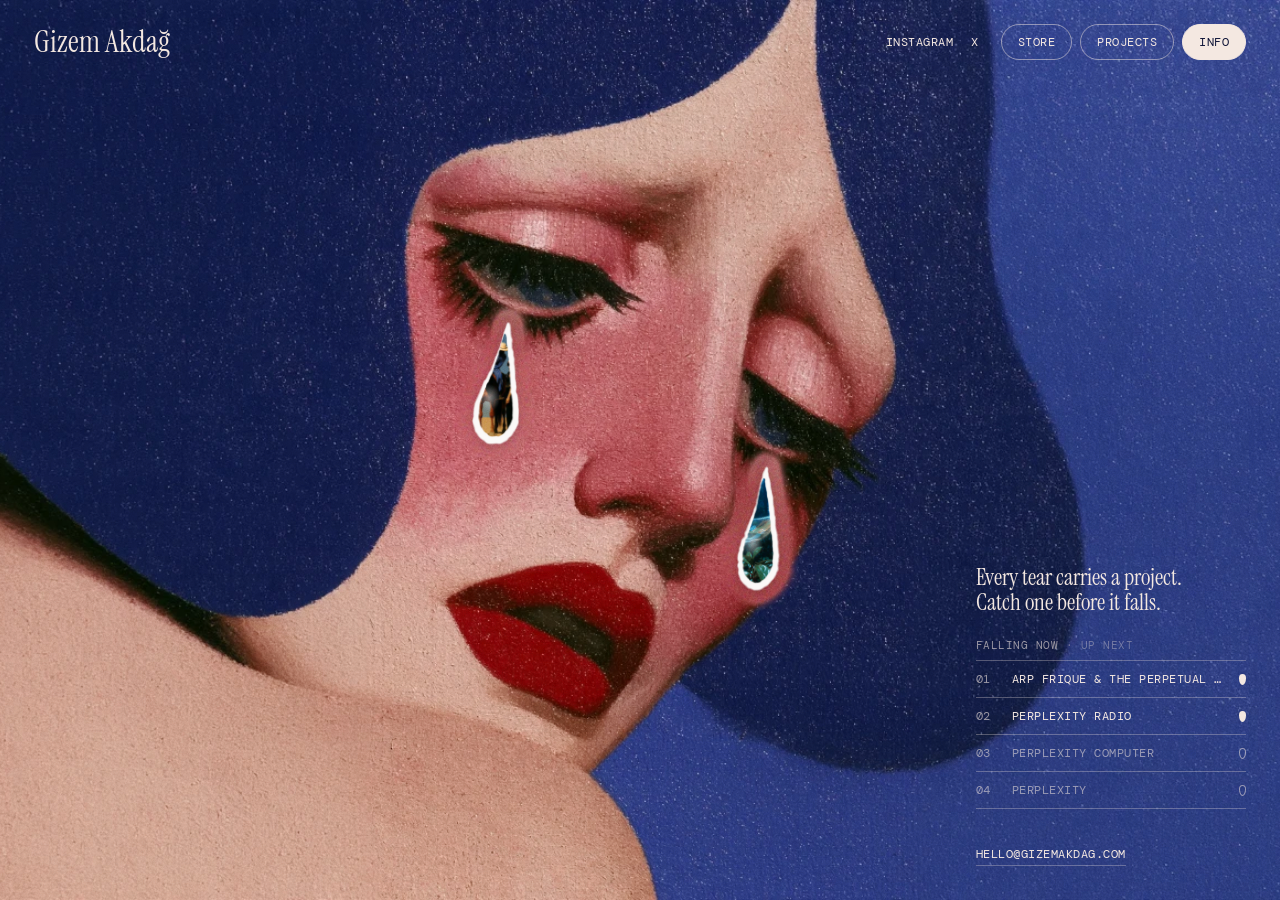
==== index.html @ 498051d1 "Cache-bust app.js and style.css Co-Authored-By: Claude Sonnet 5.5 <noreply@anthropic.com> Claude-Ses" ====
<!doctype html>
<html lang="en">
<head>
<meta charset="utf-8">
<meta name="viewport" content="width=device-width, initial-scale=1">
<title>Gizem Akdağ — Creative Director & AI Artist</title>
<meta name="description" content="Portfolio of Gizem Akdağ, creative director, brand designer and AI artist. Every tear carries a project.">
<meta property="og:type" content="website">
<meta property="og:title" content="Gizem Akdağ — Creative Director & AI Artist">
<meta property="og:description" content="Every tear carries a project. Catch one before it falls.">
<meta property="og:image" content="https://gizemakdag.com/images/og.jpg">
<meta property="og:url" content="https://gizemakdag.com/">
<meta name="twitter:card" content="summary_large_image">
<meta name="twitter:site" content="@gizakdag">
<meta name="theme-color" content="#34428a">
<link rel="icon" href="images/favicon.svg" type="image/svg+xml">
<link rel="preload" href="images/portrait.webp" as="image">
<link rel="preconnect" href="https://fonts.googleapis.com">
<link rel="preconnect" href="https://fonts.gstatic.com" crossorigin>
<link href="https://fonts.googleapis.com/css2?family=Instrument+Serif:ital@0;1&family=DM+Mono:wght@400;500&display=swap" rel="stylesheet">
<link rel="stylesheet" href="style.css?v=1794074892">
</head>
<body>
<main class="viewport" id="home" aria-label="Portfolio">
  <div class="stage" id="stage">
    <img class="portrait" src="images/portrait.webp" alt="Painted portrait of a woman with blue hair crying. Each tear holds a project.">
    <div class="tears" id="tears"></div>
  </div>
  <div class="grain" aria-hidden="true"></div>

  <header class="ui ui-top">
    <a class="mark" href="#/" id="mark">Gizem Akdağ</a>
    <nav class="top-nav" aria-label="Main">
      <ul class="socials" id="socials"></ul>
      <button class="pill" data-open="store" id="nav-store" hidden>Store</button>
      <button class="pill" data-open="index"><span id="nav-projects">Projects</span><span class="count" id="count" hidden></span></button>
      <button class="pill solid" data-open="info" id="nav-info">Info</button>
    </nav>
  </header>

  <aside class="ui ui-side">
    <p class="hint" id="hint">Every tear carries a project.<br>Catch one before it falls.</p>
    <p class="now-label" id="now-label">Falling now <span>· up next</span></p>
    <ol class="now" id="now" aria-live="polite"></ol>
    <a class="email" id="email-home" href="#"></a>
    <div class="m-socials" id="m-socials"></div>
  </aside>

  <div class="tag" id="tag" aria-hidden="true"></div>
  <noscript><p class="noscript">This portfolio needs JavaScript. Contact: hello@gizemakdag.com</p></noscript>
</main>

<!-- Project page -->
<section class="sheet" id="sheet" role="dialog" aria-modal="true" aria-labelledby="p-title" hidden>
  <div class="sheet-inner">
    <div class="sheet-bar">
      <span class="sheet-num" id="p-num"></span>
      <div class="sheet-actions">
        <button class="btn" id="p-prev" aria-label="Previous project">←</button>
        <button class="btn" id="p-next" aria-label="Next project">→</button>
        <button class="btn close" data-close aria-label="Close project">Close</button>
      </div>
    </div>
    <div class="project">
      <div class="project-text reveal">
        <h1 id="p-title"></h1>
        <p class="project-desc" id="p-desc"></p>
        <dl class="project-meta" id="p-meta"></dl>
        <a class="ext" id="p-link" target="_blank" rel="noopener" hidden></a>
      </div>
      <div class="project-media reveal d2" id="p-media"></div>
    </div>
  </div>
</section>

<!-- Index -->
<section class="sheet" id="index" role="dialog" aria-modal="true" aria-labelledby="index-title" hidden>
  <div class="sheet-inner">
    <div class="sheet-bar">
      <span class="sheet-num" id="index-title">Projects</span>
      <div class="sheet-actions"><button class="btn close" data-close aria-label="Close index">Close</button></div>
    </div>
    <ol class="grid reveal" id="grid"></ol>
  </div>
</section>

<!-- Store -->
<section class="sheet" id="store" role="dialog" aria-modal="true" aria-labelledby="store-title" hidden>
  <div class="sheet-inner">
    <div class="sheet-bar">
      <span class="sheet-num" id="store-title">Store</span>
      <div class="sheet-actions"><button class="btn close" data-close aria-label="Close store">Close</button></div>
    </div>
    <p class="store-intro reveal" id="store-intro" hidden></p>
    <ol class="grid store-grid reveal" id="store-grid"></ol>
  </div>
</section>

<!-- Info -->
<section class="sheet" id="info" role="dialog" aria-modal="true" aria-labelledby="info-title" hidden>
  <div class="sheet-inner">
    <div class="sheet-bar">
      <span class="sheet-num">Info</span>
      <div class="sheet-actions"><button class="btn close" data-close aria-label="Close info">Close</button></div>
    </div>
    <div class="info">
      <div class="reveal">
        <h1 id="info-title"></h1>
        <p class="info-role" id="info-role"></p>
        <p class="info-about" id="info-about"></p>
      </div>
      <div class="info-cols reveal d2">
        <div>
          <h2>Contact</h2>
          <a class="info-email" id="info-email" href="#"></a>
          <p class="info-loc" id="info-loc"></p>
        </div>
        <div>
          <h2>Elsewhere</h2>
          <ul class="info-list" id="info-socials"></ul>
        </div>
        <div id="info-links-wrap">
          <h2>Links</h2>
          <ul class="info-list" id="info-links"></ul>
        </div>
      </div>
    </div>
    <div class="clients reveal d3" id="clients-wrap">
      <h2 id="clients-title">Clients</h2>
      <ul class="clients-grid" id="clients"></ul>
    </div>
  </div>
</section>

<script src="app.js?v=1794074892"></script>
</body>
</html>
---- style.css ----
:root{
  --ultra:#34428a;
  --ultra-deep:#141d4a;
  --ink:#0d1336;
  --skin:#e9b9a6;
  --blush:#d77f86;
  --lip:#b3141e;
  --cream:#f4e8e1;
  --tear:#fbf9f8;
  --line:rgba(244,232,225,.3);
  --serif:"Instrument Serif", Georgia, serif;
  --mono:"DM Mono", ui-monospace, monospace;
  --pad:34px;
}
*{box-sizing:border-box;margin:0;padding:0}
html,body{height:100%;background:var(--ultra);color:var(--cream)}
body{font-family:var(--mono);font-size:12px;letter-spacing:.04em;-webkit-font-smoothing:antialiased;overflow:hidden}
a{color:inherit;text-decoration:none}
button{font:inherit;color:inherit;background:none;border:0;cursor:pointer;letter-spacing:inherit}
ul,ol{list-style:none}
:focus-visible{outline:1px solid var(--cream);outline-offset:3px}

/* ---------- Home stage ---------- */
.viewport{position:fixed;inset:0;overflow:hidden;background:var(--ultra)}
.stage{
  position:absolute;left:50%;top:50%;
  width:max(100vw, calc(100vh * 1456 / 816));
  aspect-ratio:1456/816;
  transform:translate(-50%,-50%);
}
.portrait{position:absolute;inset:0;width:100%;height:100%;display:block;user-select:none;-webkit-user-drag:none}
.tears{position:absolute;inset:0}

.tear{
  position:absolute;cursor:pointer;transform-origin:50% 8%;
  will-change:transform,opacity;
  filter:drop-shadow(0 .25vw .35vw rgba(70,20,30,.28));
  outline:none;
}
.tear .rim,.tear .pic,.tear .gloss{
  position:absolute;inset:0;
  -webkit-mask:var(--shape) center/100% 100% no-repeat;
          mask:var(--shape) center/100% 100% no-repeat;
}
.tear .rim{background:var(--tear)}
.tear .pic{inset:9% 13% 6% 13%;background:var(--ultra-deep) var(--pos,center)/cover no-repeat}
.tear .gloss{
  inset:9% 13% 6% 13%;pointer-events:none;mix-blend-mode:screen;
  background:
    radial-gradient(40% 18% at 34% 62%, rgba(255,255,255,.5), transparent 70%),
    linear-gradient(100deg, rgba(255,255,255,.22), transparent 40%, rgba(0,0,0,.12));
}
.tear .inner{position:absolute;inset:0;transition:transform .45s cubic-bezier(.2,.9,.25,1.2)}
.tear:hover .inner,.tear:focus-visible .inner{transform:scale(1.55)}
.tear:focus-visible{filter:drop-shadow(0 0 .4vw var(--cream))}

.grain{
  position:absolute;inset:-50%;pointer-events:none;opacity:.1;mix-blend-mode:overlay;
  background-image:url("data:image/svg+xml;utf8,<svg xmlns='http://www.w3.org/2000/svg' width='180' height='180'><filter id='n'><feTurbulence type='fractalNoise' baseFrequency='.9' numOctaves='2' stitchTiles='stitch'/><feColorMatrix values='0 0 0 0 1  0 0 0 0 1  0 0 0 0 1  0 0 0 1.4 -.2'/></filter><rect width='100%' height='100%' filter='url(%23n)'/></svg>");
  animation:grain 1.2s steps(6) infinite;
}
@keyframes grain{
  0%{transform:translate(0,0)}20%{transform:translate(-3%,2%)}40%{transform:translate(2%,-3%)}
  60%{transform:translate(-2%,-1%)}80%{transform:translate(3%,3%)}100%{transform:translate(0,0)}
}

/* ---------- Home UI ---------- */
.ui{position:fixed;z-index:5}
.ui-top{top:0;left:0;right:0;display:flex;justify-content:space-between;align-items:center;gap:20px;padding:24px var(--pad)}
.mark{font-family:var(--serif);font-size:30px;letter-spacing:0;line-height:1;white-space:nowrap}
.top-nav{display:flex;align-items:center;gap:8px}
.socials{display:flex;gap:18px;margin-right:14px;text-transform:uppercase}
.socials a{position:relative;padding:4px 0}
.socials a::after{content:"";position:absolute;left:0;right:100%;bottom:0;height:1px;background:currentColor;transition:right .35s}
.socials a:hover::after,.socials a:focus-visible::after{right:0}
.pill{
  height:36px;padding:0 16px;border:1px solid rgba(244,232,225,.5);border-radius:999px;
  text-transform:uppercase;display:inline-flex;align-items:center;gap:8px;
  transition:background .25s,color .25s,border-color .25s;
}
.pill .count{opacity:.6}
.pill:hover,.pill:focus-visible{background:var(--cream);color:var(--ink);outline:none}
.pill.solid{background:var(--cream);color:var(--ink);border-color:var(--cream)}
.pill.solid:hover{background:var(--lip);color:var(--cream);border-color:var(--lip)}

.ui-side{right:var(--pad);bottom:var(--pad);width:270px}
.hint{font-family:var(--serif);font-size:23px;line-height:1.12;letter-spacing:0;margin-bottom:22px}
.now-label{text-transform:uppercase;opacity:.6;font-size:11px;margin-bottom:8px}
.now-label span{opacity:.6}
.now{border-top:1px solid var(--line);min-height:168px}
.now li{border-bottom:1px solid var(--line);animation:nowIn .5s cubic-bezier(.2,.8,.2,1)}
@keyframes nowIn{from{opacity:0;transform:translateY(-6px)}}
.now button{width:100%;display:flex;gap:14px;align-items:center;padding:10px 0;text-align:left;text-transform:uppercase;transition:padding .3s}
.now button:hover{padding-left:6px}
.now .n{opacity:.6;width:22px;flex:none}
.now .t{flex:1;overflow:hidden;text-overflow:ellipsis;white-space:nowrap}
.now li.next .n,.now li.next .t{opacity:.55}
.now li.next .dot{background:transparent;box-shadow:inset 0 0 0 1px rgba(244,232,225,.55)}
.now li.next button:hover .t{opacity:1}
.now .dot{width:7px;height:11px;flex:none;background:var(--cream);border-radius:50% 50% 50% 50% / 62% 62% 38% 38%;transform:rotate(180deg)}
.email{display:inline-block;margin-top:18px;text-transform:uppercase;border-bottom:1px solid var(--line);padding-bottom:3px}
.email:hover{border-color:var(--cream)}

.tag{
  position:fixed;z-index:6;pointer-events:none;font-size:11px;text-transform:uppercase;
  padding:6px 10px;background:var(--cream);color:var(--ink);border-radius:2px;
  opacity:0;transform:translate(-50%,6px);transition:opacity .25s, transform .25s;white-space:nowrap;
}
.tag.on{opacity:1;transform:translate(-50%,0)}
.noscript{position:fixed;bottom:20px;left:20px;z-index:9;background:var(--cream);color:var(--ink);padding:10px}

/* ---------- Overlay pages ---------- */
.sheet{position:fixed;inset:0;z-index:20;background:var(--ultra);overflow:auto;overscroll-behavior:contain}
.sheet::before{
  content:"";position:fixed;inset:0;z-index:3;pointer-events:none;opacity:.2;mix-blend-mode:overlay;
  background-image:url("data:image/svg+xml;utf8,<svg xmlns='http://www.w3.org/2000/svg' width='180' height='180'><filter id='n'><feTurbulence type='fractalNoise' baseFrequency='.9' numOctaves='2' stitchTiles='stitch'/><feColorMatrix values='0 0 0 0 1  0 0 0 0 1  0 0 0 0 1  0 0 0 1.4 -.2'/></filter><rect width='100%' height='100%' filter='url(%23n)'/></svg>");
}
.sheet-inner{position:relative;min-height:100%;padding:0 var(--pad) 48px}
.sheet-bar{
  position:sticky;top:0;z-index:2;display:flex;justify-content:space-between;align-items:center;
  padding:22px 0 18px;border-bottom:1px solid var(--line);background:var(--ultra);
}
.sheet-num{text-transform:uppercase}
.sheet-actions{display:flex;gap:8px}
.btn{
  min-width:42px;height:38px;padding:0 14px;border:1px solid rgba(244,232,225,.45);border-radius:999px;
  text-transform:uppercase;transition:background .25s,color .25s;
}
.btn:hover,.btn:focus-visible{background:var(--cream);color:var(--ink);outline:none}
.btn.close{background:var(--cream);color:var(--ink)}
.btn.close:hover{background:var(--lip);color:var(--cream);border-color:var(--lip)}

.reveal{opacity:0;transform:translateY(18px)}
.sheet.open .reveal{opacity:1;transform:none;transition:opacity .7s .3s, transform .9s .3s cubic-bezier(.2,.8,.2,1)}
.sheet.open .reveal.d2{transition-delay:.42s}

/* Project */
.project{display:grid;grid-template-columns:minmax(260px,.8fr) minmax(0,1.6fr);gap:40px;padding-top:30px;align-items:start}
.project-text{position:sticky;top:110px}
.project-text h1{font-family:var(--serif);font-weight:400;font-size:clamp(54px,7vw,116px);line-height:.9;letter-spacing:-.01em;overflow-wrap:break-word}
.project-text h1 i{color:var(--skin)}
.project-desc{font-family:var(--serif);font-size:24px;line-height:1.2;letter-spacing:0;margin:22px 0 28px;max-width:26ch;white-space:pre-line}
.project-desc:empty{display:none}
.project-meta{display:grid;grid-template-columns:auto 1fr;gap:10px 18px;text-transform:uppercase;border-top:1px solid var(--line);padding-top:16px;max-width:340px}
.project-meta:empty{display:none}
.project-meta dt{opacity:.6}
.ext{display:inline-flex;margin-top:26px;height:38px;align-items:center;padding:0 16px;border-radius:999px;background:var(--cream);color:var(--ink);text-transform:uppercase}
.ext:hover{background:var(--lip);color:var(--cream)}
.project-media{display:flex;flex-direction:column;gap:28px;align-items:center}
.project-media figure{margin:0;width:fit-content;max-width:100%}
.project-media img,.project-media video{display:block;max-width:100%;max-height:calc(100vh - 150px);width:auto;height:auto;background:rgba(13,19,54,.25)}
.project-media figcaption{margin-top:10px;text-transform:uppercase;opacity:.65;font-size:11px}
.project-media .more{width:100%}

/* Store */
.store-intro{padding-top:30px;max-width:520px;opacity:.8}
.grid.store-grid{grid-template-columns:repeat(auto-fill,minmax(300px,1fr))}
.grid.store-grid .thumb{aspect-ratio:4/3;background:rgba(255,255,255,.06)}
.store-grid a{display:block;width:100%;text-align:left}
.store-grid a:hover .thumb img,.store-grid a:focus-visible .thumb img{transform:scale(1.06)}
.store-grid a:focus-visible{outline:none}
.store-grid a:focus-visible .cap{color:#fff}
.store-grid .cap{display:grid;grid-template-columns:1fr auto;gap:12px;margin-top:14px;text-transform:uppercase;border-top:1px solid var(--line);padding-top:10px}
.store-grid .cap .y{margin-left:0;opacity:1;white-space:nowrap}

/* Index grid */
.grid{display:grid;grid-template-columns:repeat(auto-fill,minmax(190px,1fr));gap:34px 24px;padding-top:34px}
.grid button{display:block;width:100%;text-align:left}
.grid .thumb{position:relative;aspect-ratio:3/4;overflow:hidden}
.grid .thumb img{width:100%;height:100%;object-fit:cover;display:block;transition:transform .8s cubic-bezier(.2,.8,.2,1), filter .5s}
.grid button:hover .thumb img,.grid button:focus-visible .thumb img{transform:scale(1.06)}
.grid .cap{display:flex;gap:12px;margin-top:14px;text-transform:uppercase;border-top:1px solid var(--line);padding-top:10px}
.grid .cap .n{opacity:.6}
.grid .cap .y{margin-left:auto;opacity:.6}
.grid button:focus-visible{outline:none}
.grid button:focus-visible .cap{color:#fff}

/* Info */
.info{display:grid;grid-template-columns:1.2fr 1fr;gap:60px;padding-top:40px}
.info h1{font-family:var(--serif);font-weight:400;font-size:clamp(56px,7.5vw,124px);line-height:.9;letter-spacing:-.01em}
.info-role{text-transform:uppercase;margin:20px 0 26px;opacity:.75}
.info-about{font-family:var(--serif);font-size:26px;line-height:1.22;letter-spacing:0;max-width:30ch;white-space:pre-line}
.info-cols{display:grid;gap:34px;align-content:start;padding-top:12px}
.info-cols h2{font-family:var(--mono);font-weight:400;font-size:11px;text-transform:uppercase;opacity:.6;margin-bottom:10px}
.info-email{font-family:var(--serif);font-size:clamp(28px,3vw,44px);letter-spacing:0;border-bottom:1px solid var(--line)}
.info-email:hover{border-color:var(--cream)}
.info-loc{margin-top:10px;text-transform:uppercase}
.info-list{border-top:1px solid var(--line)}
.info-list li{border-bottom:1px solid var(--line)}
.info-list a{display:flex;justify-content:space-between;padding:12px 0;text-transform:uppercase;transition:padding .3s}
.info-list a::after{content:"↗"}
.info-list a:hover{padding-left:6px}
.clients{margin-top:70px;padding-bottom:40px}
.clients h2{font-family:var(--mono);font-weight:400;font-size:11px;text-transform:uppercase;opacity:.6;margin-bottom:14px}
.clients-grid{display:grid;grid-template-columns:repeat(4,1fr);border-top:1px solid var(--line);border-left:1px solid var(--line)}
.clients-grid li{height:92px;display:flex;align-items:center;justify-content:center;padding:0 26px;border-right:1px solid var(--line);border-bottom:1px solid var(--line)}
.clients-grid a{display:flex;align-items:center;justify-content:center;width:100%;height:100%}
.clients-grid img{max-width:100%;max-height:30px;width:auto;height:auto;object-fit:contain;opacity:.9}

.m-socials{display:none;flex-wrap:wrap;gap:6px 16px;margin-top:12px;text-transform:uppercase}
.m-socials a{border-bottom:1px solid var(--line);padding-bottom:2px}
[hidden]{display:none!important}

/* ---------- Responsive ---------- */
@media (max-width:900px) and (max-height:740px){
  .hint{display:none}
  .stage{top:40%}
}
@media (max-width:1100px){
  .socials{gap:12px;margin-right:6px}
}
@media (max-width:900px){
  :root{--pad:18px}
  .ui-top{padding:16px var(--pad) 30px;flex-wrap:wrap;row-gap:12px;background:linear-gradient(rgba(20,29,74,.78),rgba(20,29,74,.35) 60%,transparent)}
  .pill:not(.solid){background:rgba(20,29,74,.45)}
  .mark{font-size:24px}
  .socials{order:3;width:100%;display:none}
  .pill{height:32px;padding:0 12px}
  .stage{width:max(100vw, calc(115vh * 1456 / 816));top:43%}
  .ui-side{left:var(--pad);right:var(--pad);bottom:var(--pad);width:auto;
    background:rgba(20,29,74,.84);padding:16px 16px 14px;border-radius:4px;backdrop-filter:blur(6px)}
  .hint{font-size:19px;margin-bottom:12px}
  .now{min-height:0}
  .now button{padding:6px 0}
  .ui-side{padding-top:14px}
  .email{margin-top:12px}
  .m-socials{display:flex}
  .project{grid-template-columns:1fr;gap:24px;padding-top:22px}
  .project-text{position:static}
  .project-media img,.project-media video{max-height:none;width:100%}
  .grid{grid-template-columns:repeat(2,1fr);gap:24px 14px;padding-top:22px}
  .grid.store-grid{grid-template-columns:1fr}
  .info{grid-template-columns:1fr;gap:36px;padding-top:26px}
  .info-about{font-size:22px}
  .clients{margin-top:48px}
  .clients-grid{grid-template-columns:repeat(2,1fr)}
  .clients-grid li{height:78px;padding:0 20px}
}
@media (prefers-reduced-motion:reduce){
  .grain{animation:none}
  .sheet.open .reveal{transition:none}
}
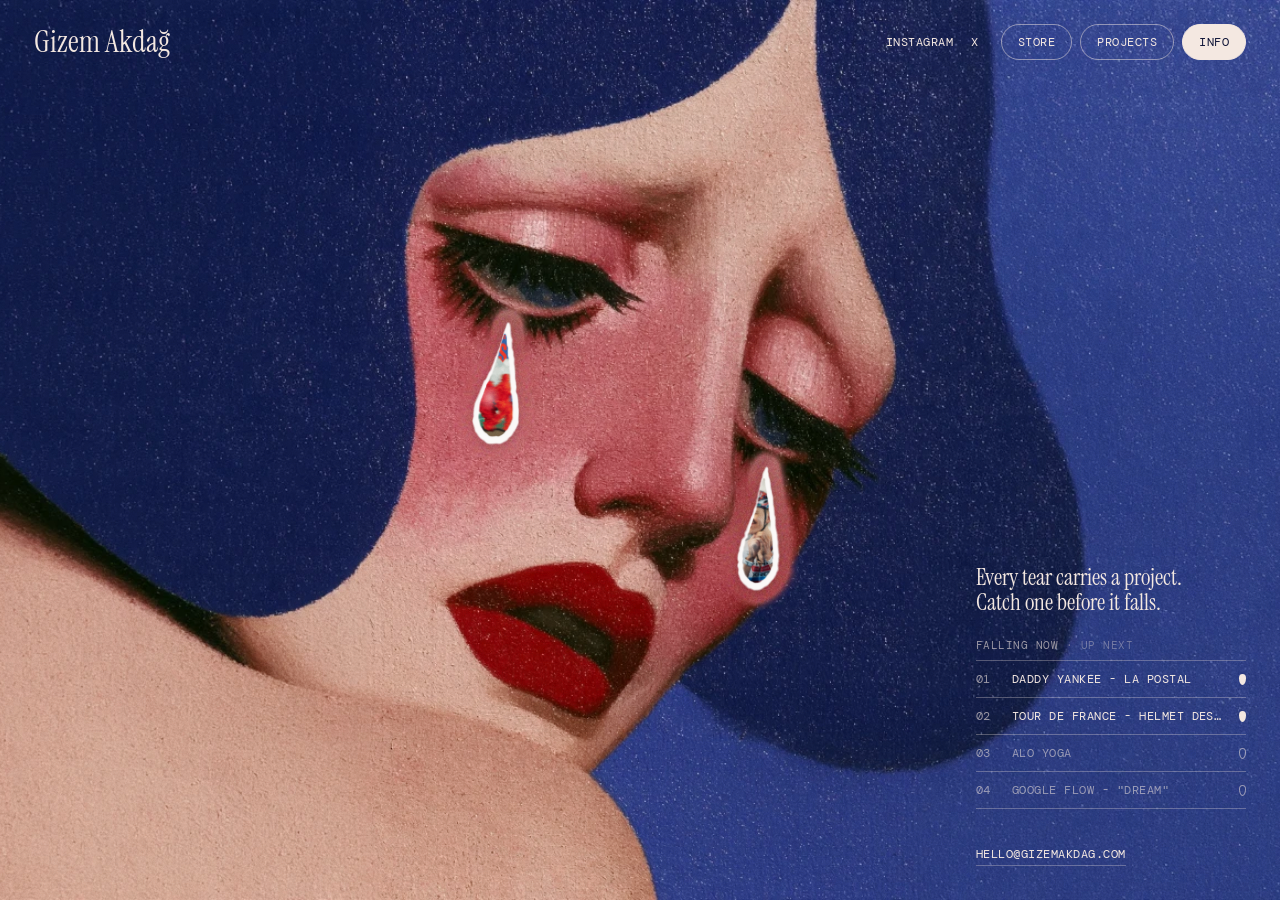
==== commit 34fed056: "Info: about text is now "Creative director and AI artist", drop role line Co-Authored-By: Claude Son" ====
--- a/index.html
+++ b/index.html
@@ -18,7 +18,7 @@
 <link rel="preconnect" href="https://fonts.googleapis.com">
 <link rel="preconnect" href="https://fonts.gstatic.com" crossorigin>
 <link href="https://fonts.googleapis.com/css2?family=Instrument+Serif:ital@0;1&family=DM+Mono:wght@400;500&display=swap" rel="stylesheet">
-<link rel="stylesheet" href="style.css?v=1794074892">
+<link rel="stylesheet" href="style.css?v=1794298925">
 </head>
 <body>
 <main class="viewport" id="home" aria-label="Portfolio">
@@ -81,8 +81,17 @@
       <div class="sheet-actions"><button class="btn close" data-close aria-label="Close index">Close</button></div>
     </div>
     <ol class="grid reveal" id="grid"></ol>
+    <div class="xp reveal d2" id="xp-wrap" hidden>
+      <div class="xp-head"><h2 id="xp-title">AI explorations</h2><span id="xp-count"></span></div>
+      <ul class="xp-strip" id="xp"></ul>
+    </div>
   </div>
 </section>
+
+<div class="xlb" id="xlb" hidden>
+  <button class="btn" id="xlb-close" aria-label="Close video">Close</button>
+  <video id="xlb-video" controls playsinline></video>
+</div>
 
 <!-- Store -->
 <section class="sheet" id="store" role="dialog" aria-modal="true" aria-labelledby="store-title" hidden>
@@ -132,6 +141,6 @@
   </div>
 </section>
 
-<script src="app.js?v=1794074892"></script>
+<script src="app.js?v=1794298925"></script>
 </body>
 </html>
--- a/style.css
+++ b/style.css
@@ -240,3 +240,26 @@
   .grain{animation:none}
   .sheet.open .reveal{transition:none}
 }
+
+.xp{margin-top:84px;padding-bottom:20px}
+.xp-head{display:flex;justify-content:space-between;align-items:baseline;border-top:1px solid var(--line);padding-top:14px;margin-bottom:18px;text-transform:uppercase}
+.xp-head h2{font-family:var(--serif);font-weight:400;font-size:clamp(30px,3.4vw,46px);line-height:1;text-transform:none;letter-spacing:0}
+.xp-head span{font-family:var(--mono);font-size:11px;opacity:.6}
+.xp-strip{display:grid;grid-template-columns:repeat(auto-fill,minmax(170px,1fr));gap:14px}
+.xp-tile{position:relative;display:block;width:100%;aspect-ratio:9/16;border-radius:4px;overflow:hidden;background:var(--ultra-deep);cursor:pointer}
+.xp-tile video{width:100%;height:100%;object-fit:cover;display:block}
+.xp-tile i{position:absolute;right:8px;top:8px;font-style:normal;font-size:11px;color:var(--cream);opacity:.9;transition:opacity .3s}
+.xp-tile:hover i{opacity:0}
+.xp-cap{display:grid;gap:3px;margin-top:9px;font-family:var(--mono);font-size:11px;text-transform:uppercase}
+.xp-cap .who{opacity:.65}
+.xp-cap .who a{border-bottom:1px solid var(--line)}
+.xp-cap .who a:hover{border-color:var(--cream)}
+.xlb{position:fixed;inset:0;z-index:60;background:rgba(13,19,54,.92);display:flex;align-items:center;justify-content:center;padding:56px 20px 24px}
+.xlb[hidden]{display:none}
+.xlb video{max-height:100%;max-width:100%;border-radius:4px;background:#000}
+.xlb .btn{position:absolute;top:16px;right:var(--pad)}
+@media (max-width:760px){
+  .xp{margin-top:56px}
+  .xp-strip{display:flex;overflow-x:auto;scroll-snap-type:x mandatory;gap:12px;margin:0 calc(var(--pad)*-1);padding:0 var(--pad) 8px}
+  .xp-strip li{flex:0 0 150px;scroll-snap-align:start}
+}
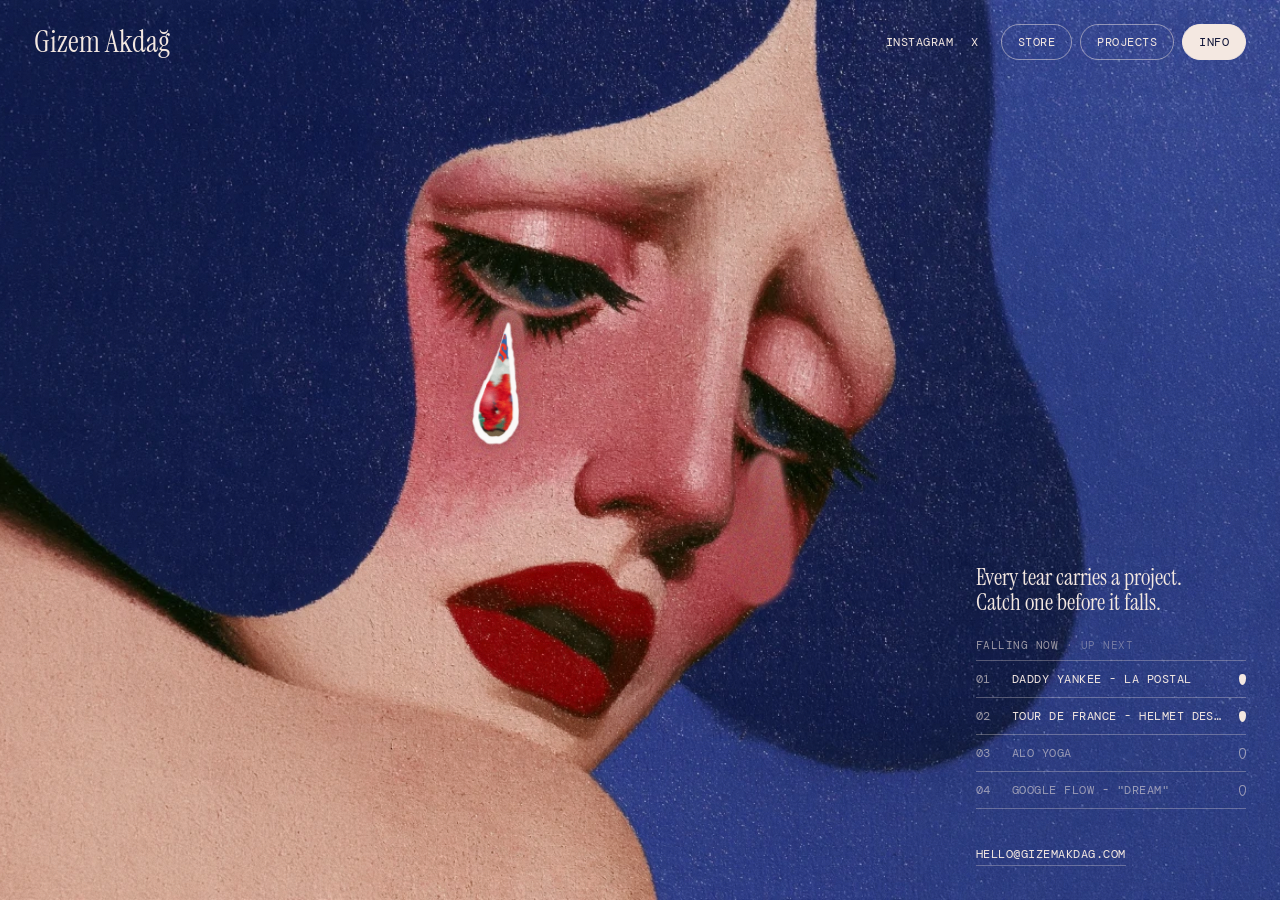
==== commit 2646832e: "Shorten tear hold times (max ~5s) Co-Authored-By: Claude Sonnet 5.5 <noreply@anthropic.com> Claude-S" ====
--- a/index.html
+++ b/index.html
@@ -18,7 +18,7 @@
 <link rel="preconnect" href="https://fonts.googleapis.com">
 <link rel="preconnect" href="https://fonts.gstatic.com" crossorigin>
 <link href="https://fonts.googleapis.com/css2?family=Instrument+Serif:ital@0;1&family=DM+Mono:wght@400;500&display=swap" rel="stylesheet">
-<link rel="stylesheet" href="style.css?v=1794298925">
+<link rel="stylesheet" href="style.css?v=1794299169">
 </head>
 <body>
 <main class="viewport" id="home" aria-label="Portfolio">
@@ -116,14 +116,13 @@
       <div class="reveal">
         <h1 id="info-title"></h1>
         <p class="info-role" id="info-role"></p>
-        <p class="info-about" id="info-about"></p>
-      </div>
-      <div class="info-cols reveal d2">
-        <div>
+        <div class="info-contact">
           <h2>Contact</h2>
           <a class="info-email" id="info-email" href="#"></a>
           <p class="info-loc" id="info-loc"></p>
         </div>
+      </div>
+      <div class="info-cols reveal d2">
         <div>
           <h2>Elsewhere</h2>
           <ul class="info-list" id="info-socials"></ul>
@@ -141,6 +140,6 @@
   </div>
 </section>
 
-<script src="app.js?v=1794298925"></script>
+<script src="app.js?v=1794303964"></script>
 </body>
 </html>
--- a/style.css
+++ b/style.css
@@ -179,6 +179,8 @@
 .info{display:grid;grid-template-columns:1.2fr 1fr;gap:60px;padding-top:40px}
 .info h1{font-family:var(--serif);font-weight:400;font-size:clamp(56px,7.5vw,124px);line-height:.9;letter-spacing:-.01em}
 .info-role{text-transform:uppercase;margin:20px 0 26px;opacity:.75}
+.info-contact{margin-top:56px}
+.info-contact h2{font-family:var(--mono);font-weight:400;font-size:11px;text-transform:uppercase;opacity:.6;margin-bottom:10px}
 .info-about{font-family:var(--serif);font-size:26px;line-height:1.22;letter-spacing:0;max-width:30ch;white-space:pre-line}
 .info-cols{display:grid;gap:34px;align-content:start;padding-top:12px}
 .info-cols h2{font-family:var(--mono);font-weight:400;font-size:11px;text-transform:uppercase;opacity:.6;margin-bottom:10px}
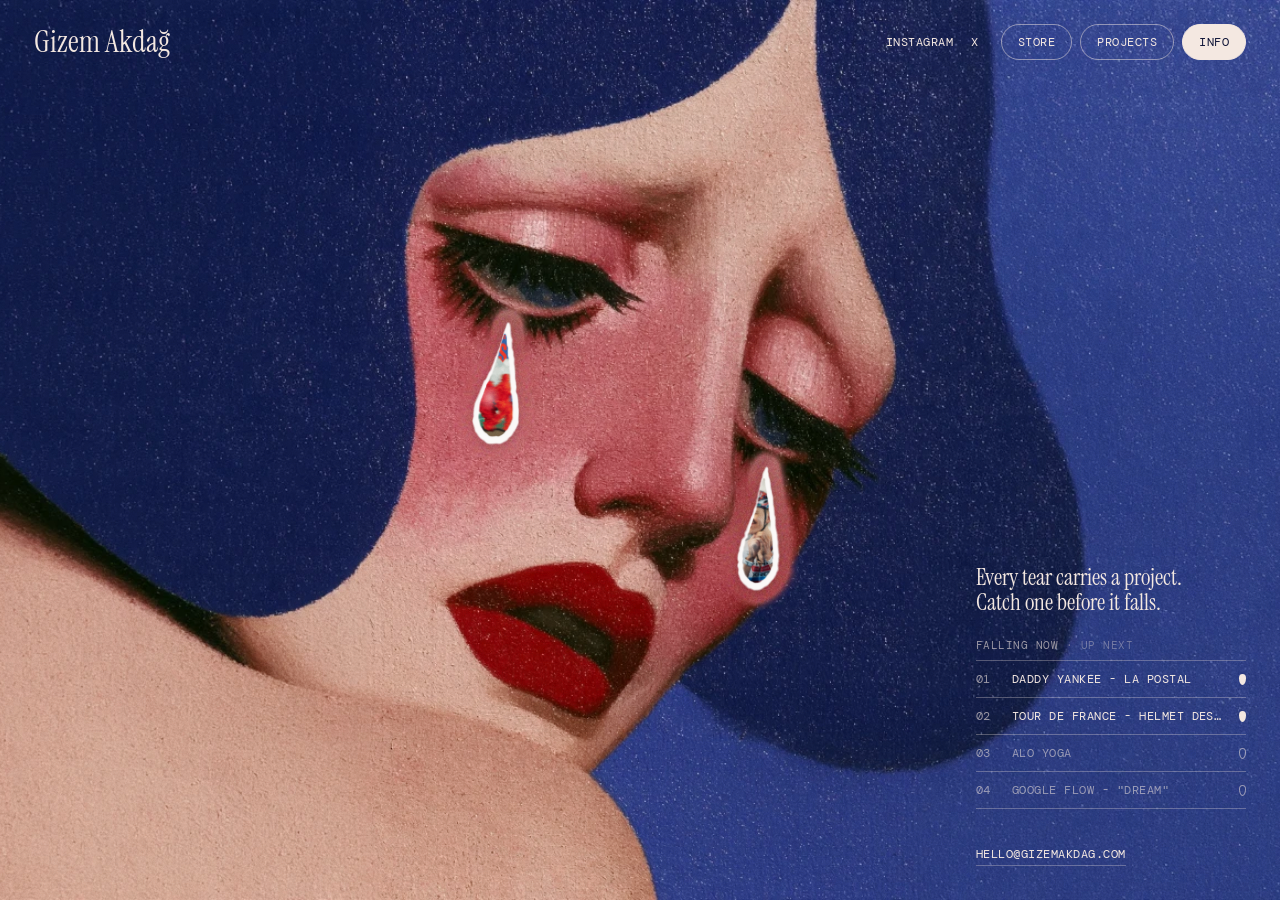
==== commit 83f5552e: "Rename "AI explorations" section to "Videos" Co-Authored-By: Claude Sonnet 5.5 <noreply@anthropic.co" ====
--- a/index.html
+++ b/index.html
@@ -13,7 +13,10 @@
 <meta name="twitter:card" content="summary_large_image">
 <meta name="twitter:site" content="@gizakdag">
 <meta name="theme-color" content="#34428a">
-<link rel="icon" href="images/favicon.svg" type="image/svg+xml">
+<link rel="icon" href="favicon.ico" sizes="48x48">
+<link rel="icon" href="images/favicon-32.png" type="image/png" sizes="32x32">
+<link rel="icon" href="images/favicon-192.png" type="image/png" sizes="192x192">
+<link rel="apple-touch-icon" href="images/apple-touch-icon.png">
 <link rel="preload" href="images/portrait.webp" as="image">
 <link rel="preconnect" href="https://fonts.googleapis.com">
 <link rel="preconnect" href="https://fonts.gstatic.com" crossorigin>
@@ -82,7 +85,7 @@
     </div>
     <ol class="grid reveal" id="grid"></ol>
     <div class="xp reveal d2" id="xp-wrap" hidden>
-      <div class="xp-head"><h2 id="xp-title">AI explorations</h2><span id="xp-count"></span></div>
+      <div class="xp-head"><h2 id="xp-title">Videos</h2><span id="xp-count"></span></div>
       <ul class="xp-strip" id="xp"></ul>
     </div>
   </div>
@@ -140,6 +143,6 @@
   </div>
 </section>
 
-<script src="app.js?v=1794303964"></script>
+<script src="app.js?v=1794321246"></script>
 </body>
 </html>
